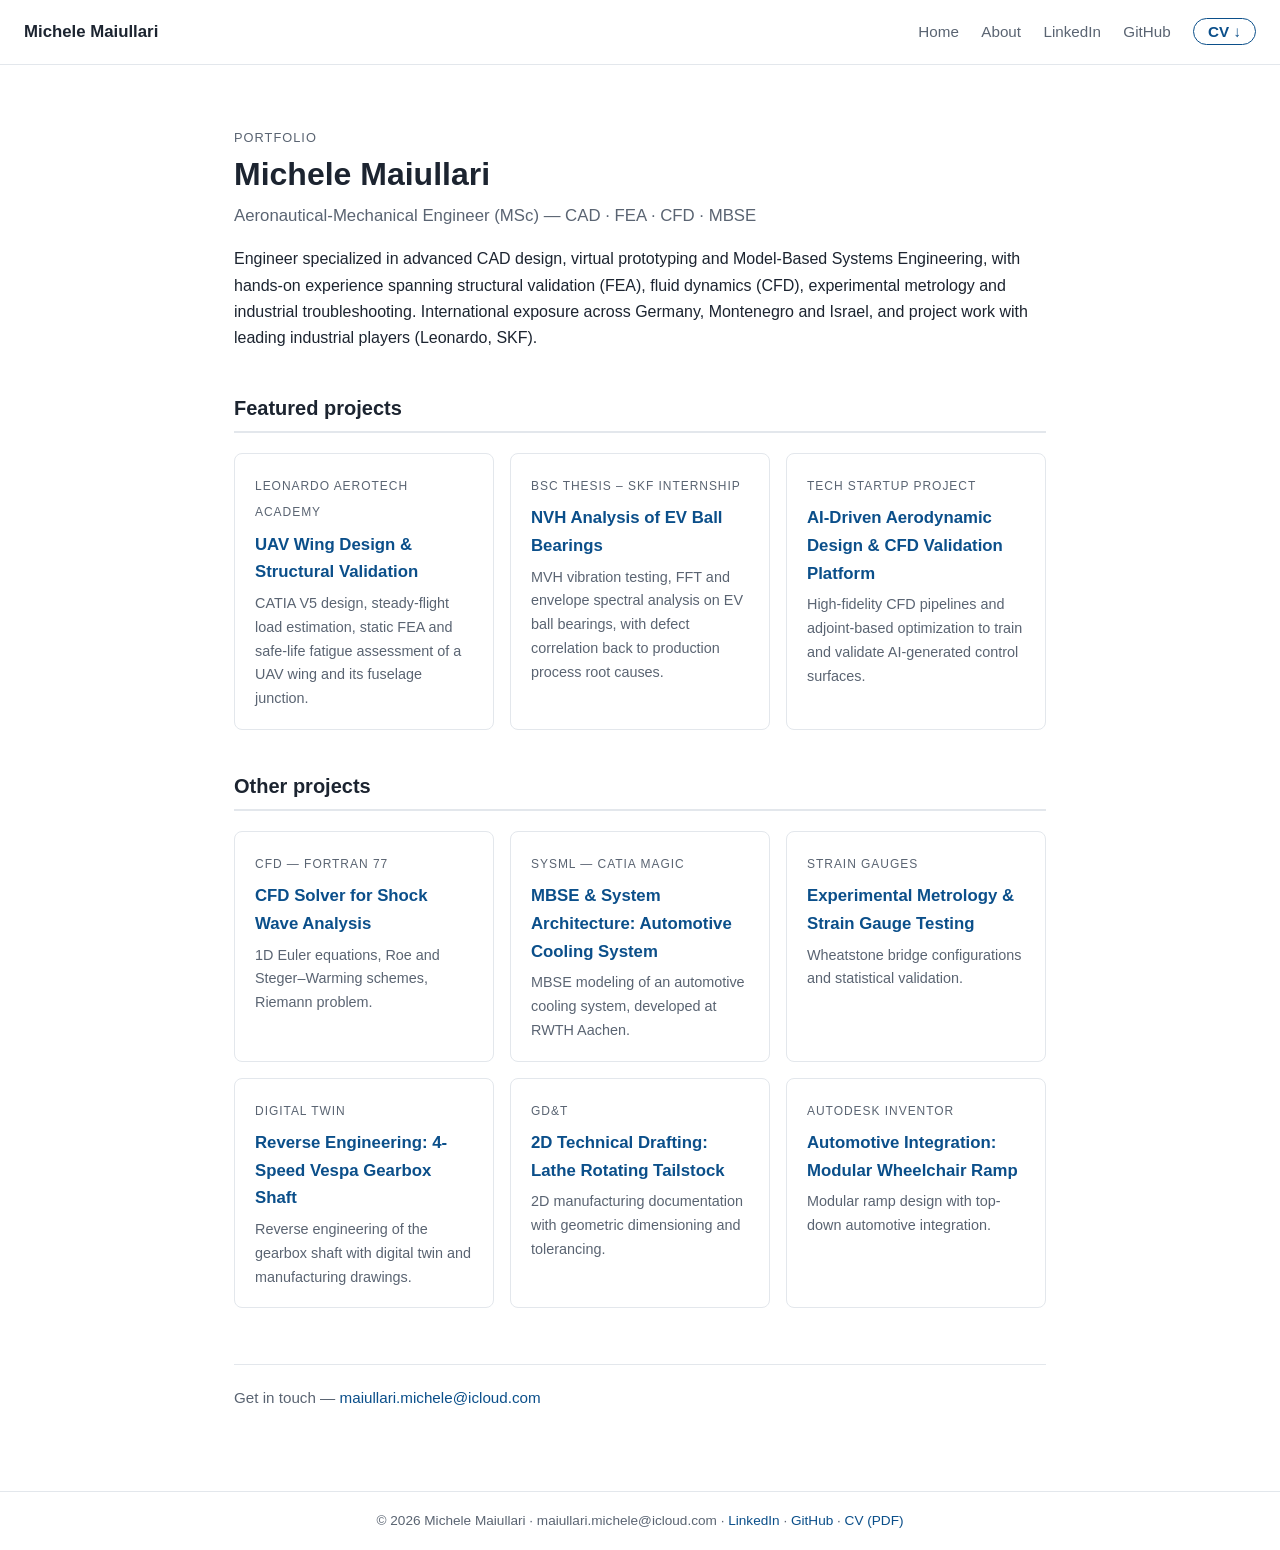
==== index.html @ ee55db24 "Add files via upload" ====
<!DOCTYPE html>
<html lang="en">
<head>
  <meta charset="UTF-8">
  <meta name="viewport" content="width=device-width, initial-scale=1.0">
  <meta name="description" content="Portfolio of Michele Maiullari, aeronautical-mechanical engineer: CAD, FEA, CFD, MBSE.">
  <title>Michele Maiullari — Aeronautical-Mechanical Engineer</title>
  <link rel="icon" type="image/svg+xml" href="assets/favicon.svg">
  <meta property="og:title" content="Michele Maiullari — Aeronautical-Mechanical Engineer">
  <meta property="og:description" content="Portfolio of Michele Maiullari, aeronautical-mechanical engineer: CAD, FEA, CFD, MBSE.">
  <meta property="og:type" content="website">
  <meta property="og:url" content="https://michelemaiullari.github.io/">
  <meta property="og:site_name" content="Michele Maiullari — Portfolio">
  <meta name="twitter:card" content="summary">
  <link rel="stylesheet" href="styles.css">
</head>
<body>

  <header class="site-header">
    <a class="site-title" href="index.html">Michele Maiullari</a>
        <nav>
      <a href="index.html">Home</a>
      <a href="about.html">About</a>
      <a href="https://www.linkedin.com/in/michelemaiullari/" target="_blank" rel="noopener">LinkedIn</a>
      <a href="https://github.com/michelemaiullari" target="_blank" rel="noopener">GitHub</a>
      <a class="nav-cv" href="assets/CV_Michele_Maiullari.pdf" target="_blank" rel="noopener">CV&nbsp;&darr;</a>
    </nav>
  </header>

  <main>

    <p class="context-line">Portfolio</p>

    <h1>Michele Maiullari</h1>

    <p class="subtitle">
      Aeronautical-Mechanical Engineer (MSc) &mdash; CAD &middot; FEA &middot; CFD &middot; MBSE
    </p>

    <p>
      Engineer specialized in advanced CAD design, virtual prototyping and
      Model-Based Systems Engineering, with hands-on experience spanning structural
      validation (FEA), fluid dynamics (CFD), experimental metrology and industrial
      troubleshooting. International exposure across Germany, Montenegro and Israel,
      and project work with leading industrial players (Leonardo, SKF).
    </p>
  

    <h2>Featured projects</h2>
    <div class="cards">
      <a class="card" href="projects/uav-wing.html">
        <span class="card-tag">Leonardo AeroTech Academy</span>
        <h3>UAV Wing Design &amp; Structural Validation</h3>
        <p>CATIA V5 design, steady-flight load estimation, static FEA and safe-life fatigue assessment of a UAV wing and its fuselage junction.</p>
      </a>

      <a class="card" href="projects/skf-nvh.html">
        <span class="card-tag">BSc Thesis &ndash; SKF Internship</span>
        <h3>NVH Analysis of EV Ball Bearings</h3>
        <p>MVH vibration testing, FFT and envelope spectral analysis on EV ball bearings, with defect correlation back to production process root causes.</p>
      </a>
      
      <a class="card" href="projects/ai-cfd-platform.html">
        <span class="card-tag">Tech startup project</span>
        <h3>AI-Driven Aerodynamic Design &amp; CFD Validation Platform</h3>
        <p>High-fidelity CFD pipelines and adjoint-based optimization to train and validate AI-generated control surfaces.</p>
      </a>

      
    </div>

    <h2>Other projects</h2>
    <div class="cards">
      <a class="card" href="projects/cfd-shock-solver.html">
        <span class="card-tag">CFD &mdash; Fortran 77</span>
        <h3>CFD Solver for Shock Wave Analysis</h3>
        <p>1D Euler equations, Roe and Steger&ndash;Warming schemes, Riemann problem.</p>
      </a>
      <a class="card" href="projects/mbse-cooling-system.html">
        <span class="card-tag">SysML &mdash; CATIA Magic</span>
        <h3>MBSE &amp; System Architecture: Automotive Cooling System</h3>
        <p>MBSE modeling of an automotive cooling system, developed at RWTH Aachen.</p>
      </a>
     
      <a class="card" href="projects/strain-gauge-testing.html">
        <span class="card-tag">Strain gauges</span>
        <h3>Experimental Metrology &amp; Strain Gauge Testing</h3>
        <p>Wheatstone bridge configurations and statistical validation.</p>
      </a>
      <a class="card" href="projects/vespa-gearbox-re.html">
        <span class="card-tag">Digital twin</span>
        <h3>Reverse Engineering: 4-Speed Vespa Gearbox Shaft</h3>
        <p>Reverse engineering of the gearbox shaft with digital twin and manufacturing drawings.</p>
      </a>
      <a class="card" href="projects/lathe-tailstock-drafting.html">
        <span class="card-tag">GD&amp;T</span>
        <h3>2D Technical Drafting: Lathe Rotating Tailstock</h3>
        <p>2D manufacturing documentation with geometric dimensioning and tolerancing.</p>
      </a>
      <a class="card" href="projects/wheelchair-ramp.html">
        <span class="card-tag">Autodesk Inventor</span>
        <h3>Automotive Integration: Modular Wheelchair Ramp</h3>
        <p>Modular ramp design with top-down automotive integration.</p>
      </a>

    </div>

    <div class="contact-strip">
      Get in touch &mdash;
      <a href="mailto:maiullari.michele@icloud.com">maiullari.michele@icloud.com</a>
    </div>

  </main>

    <footer>
    &copy; 2026 Michele Maiullari &middot; maiullari.michele@icloud.com &middot;
    <a href="https://www.linkedin.com/in/michelemaiullari/" target="_blank" rel="noopener">LinkedIn</a> &middot;
    <a href="https://github.com/michelemaiullari" target="_blank" rel="noopener">GitHub</a> &middot;
    <a href="assets/CV_Michele_Maiullari.pdf" target="_blank" rel="noopener">CV (PDF)</a>
  </footer>

</body>
</html>
---- styles.css ----
/* ============================================================
   Portfolio site — shared stylesheet
   File location: repository ROOT (next to index.html)
   ============================================================ */

:root {
  --accent: #0b4f8a;        /* aerospace navy */
  --ink: #1c2430;
  --muted: #5a6472;
  --line: #e3e7ec;
  --bg: #ffffff;
  --bg-soft: #f5f7f9;
  --banner-bg: #fff8e6;
  --banner-border: #e3c36a;
}

* { box-sizing: border-box; }

body {
  margin: 0;
  font-family: -apple-system, BlinkMacSystemFont, "Segoe UI", Roboto, Helvetica, Arial, sans-serif;
  color: var(--ink);
  background: var(--bg);
  line-height: 1.65;
}

/* ---------- Header / navigation ---------- */

.site-header {
  border-bottom: 1px solid var(--line);
  padding: 18px 24px;
  display: flex;
  justify-content: space-between;
  align-items: center;
  flex-wrap: wrap;
  gap: 10px;
}

.site-title {
  font-weight: 700;
  text-decoration: none;
  color: var(--ink);
  font-size: 1.05rem;
}

.site-header nav a {
  margin-left: 18px;
  text-decoration: none;
  color: var(--muted);
  font-size: 0.95rem;
}

.site-header nav a:hover { color: var(--accent); }

/* ---------- Page layout ---------- */

main {
  max-width: 860px;
  margin: 0 auto;
  padding: 40px 24px 80px;
}

.breadcrumb a {
  text-decoration: none;
  color: var(--muted);
  font-size: 0.9rem;
}

.breadcrumb a:hover { color: var(--accent); }

.context-line {
  color: var(--muted);
  text-transform: uppercase;
  letter-spacing: 0.08em;
  font-size: 0.8rem;
  margin: 22px 0 4px;
}

h1 {
  font-size: 2rem;
  line-height: 1.25;
  margin: 6px 0 8px;
}

.subtitle {
  color: var(--muted);
  font-size: 1.05rem;
  margin-top: 0;
}

h2 {
  font-size: 1.25rem;
  margin-top: 40px;
  border-bottom: 2px solid var(--line);
  padding-bottom: 6px;
}

ul { padding-left: 22px; }
li { margin-bottom: 8px; }

/* ---------- NDA / confidentiality banner ---------- */

.nda-banner {
  background: var(--banner-bg);
  border: 1px solid var(--banner-border);
  border-left: 5px solid var(--banner-border);
  border-radius: 6px;
  padding: 14px 18px;
  margin: 28px 0 8px;
  font-size: 0.95rem;
}

/* ---------- Skills chips ---------- */

.skills { display: flex; flex-wrap: wrap; gap: 8px; }

.skills span {
  background: var(--bg-soft);
  border: 1px solid var(--line);
  border-radius: 999px;
  padding: 4px 14px;
  font-size: 0.85rem;
  color: var(--ink);
}

/* ---------- Project gallery ---------- */

.gallery {
  display: grid;
  grid-template-columns: repeat(auto-fit, minmax(min(360px, 100%), 1fr));
  gap: 1.5rem;
  margin: 2rem 0;
}

.gallery figure {
  margin: 0;
  border: 1px solid #d9dee6;
  border-radius: 8px;
  overflow: hidden;
  background: #f7f9fb;
}

.gallery img {
  display: block;
  width: 100%;
  height: auto;
}

.gallery figcaption {
  padding: 0.6rem 1rem;
  font-size: 0.9rem;
  color: #5a6572;
  border-top: 1px solid #e6eaf0;
}

/* ---------- Notes and contact ---------- */

.muted-note {
  color: var(--muted);
  font-size: 0.9rem;
  font-style: italic;
}

.contact-strip {
  margin-top: 56px;
  padding-top: 20px;
  border-top: 1px solid var(--line);
  color: var(--muted);
  font-size: 0.95rem;
}

.contact-strip a { color: var(--accent); text-decoration: none; }
.contact-strip a:hover { text-decoration: underline; }

footer {
  border-top: 1px solid var(--line);
  color: var(--muted);
  text-align: center;
  padding: 18px;
  font-size: 0.85rem;
}

/* ---------- Homepage cards ---------- */

.cards {
  display: grid;
  grid-template-columns: repeat(auto-fit, minmax(240px, 1fr));
  gap: 16px;
  margin-top: 20px;
}

.card {
  display: block;
  border: 1px solid var(--line);
  border-radius: 8px;
  padding: 18px 20px;
  text-decoration: none;
  color: var(--ink);
  background: var(--bg);
  transition: border-color .15s ease, box-shadow .15s ease;
}

.card:hover {
  border-color: var(--accent);
  box-shadow: 0 2px 10px rgba(11, 79, 138, 0.08);
}

.card-tag {
  font-size: 0.75rem;
  text-transform: uppercase;
  letter-spacing: 0.08em;
  color: var(--muted);
}

.card h3 {
  margin: 6px 0;
  font-size: 1.05rem;
  color: var(--accent);
}

.card p {
  margin: 0;
  font-size: 0.9rem;
  color: var(--muted);
}

/* ---------- Nav: chip CV ---------- */

.site-header nav a.nav-cv {
  border: 1.5px solid var(--accent);
  color: var(--accent);
  padding: 4px 14px;
  border-radius: 999px;
  font-weight: 600;
}

.site-header nav a.nav-cv:hover {
  background: var(--accent);
  color: #fff;
}

/* ---------- Footer link ---------- */

footer a { color: var(--accent); text-decoration: none; }
footer a:hover { text-decoration: underline; }

/* ---------- About: foto profilo ---------- */

.about-head {
  display: flex;
  gap: 32px;
  align-items: flex-start;
  flex-wrap: wrap;
  margin-bottom: 10px;
}

.portrait {
  width: 200px;
  height: 250px;
  object-fit: cover;
  object-position: center 20%;
  border-radius: 10px;
  border: 1px solid var(--line);
  background: var(--bg-soft);
}

.about-intro { flex: 1 1 320px; }
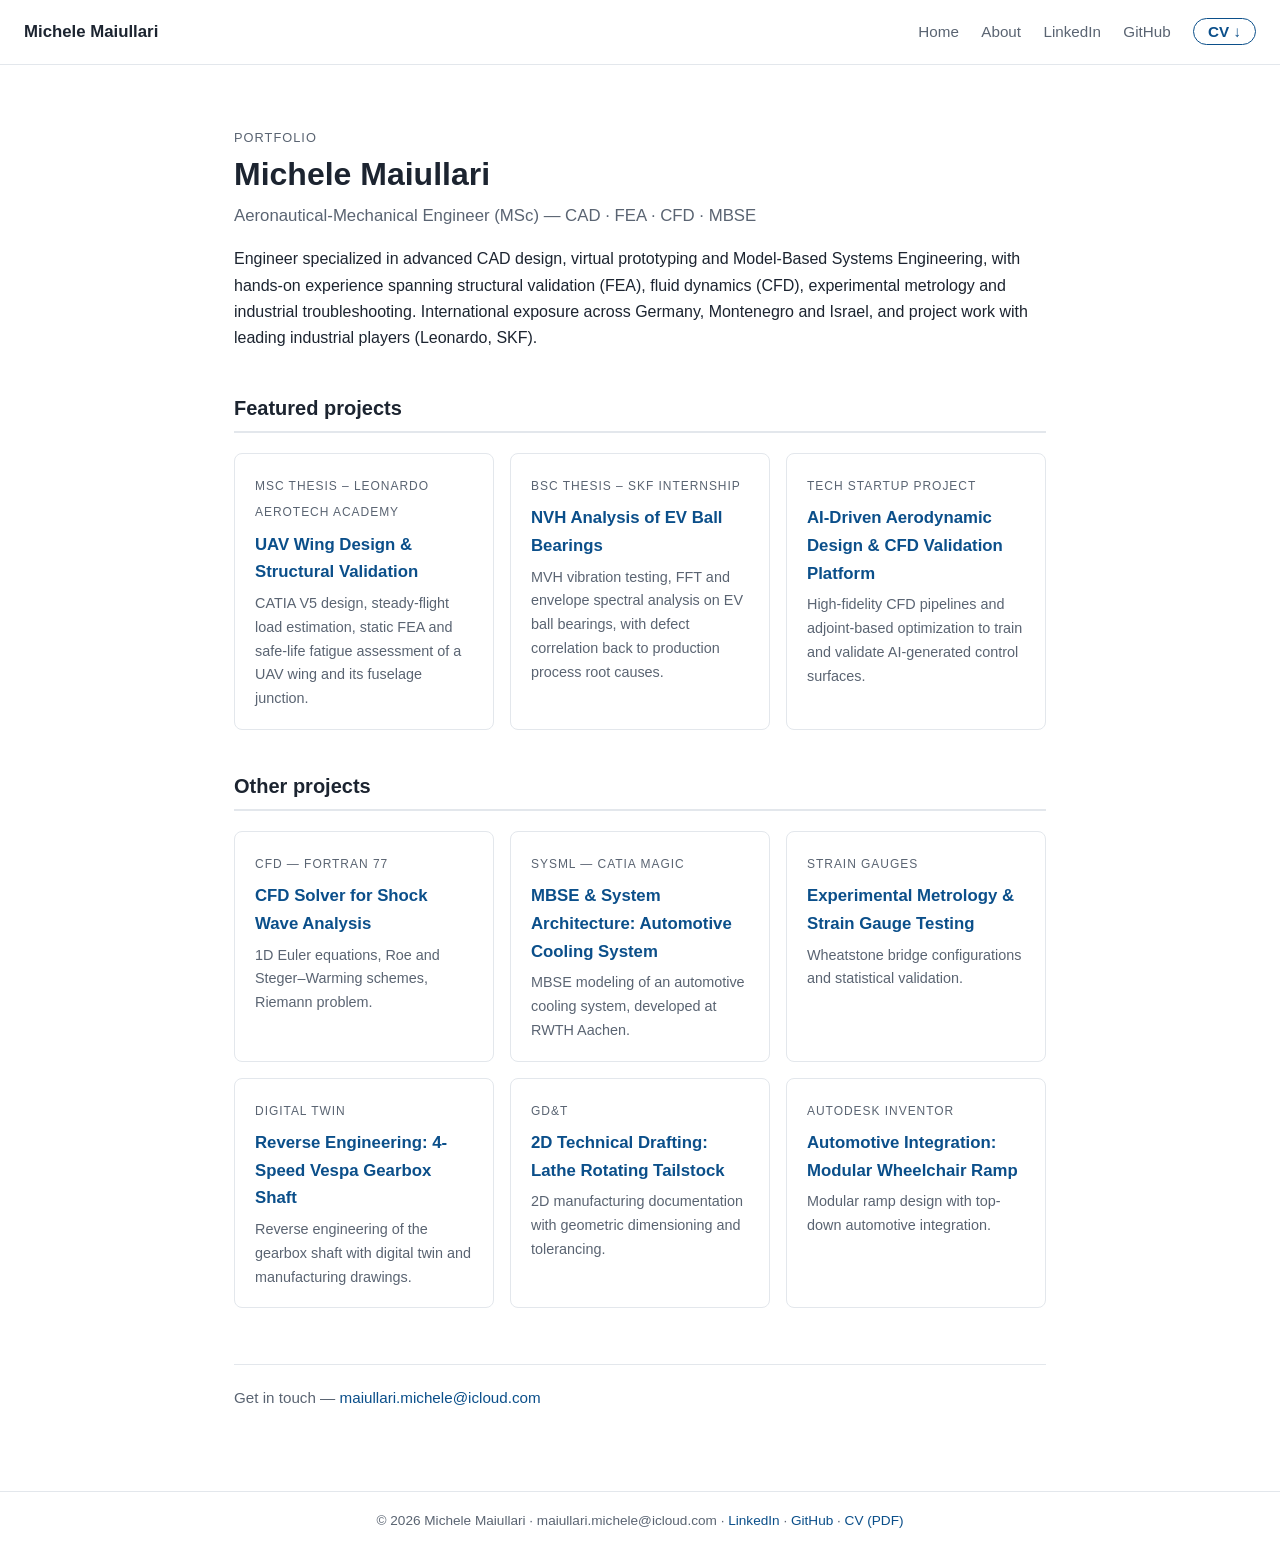
==== commit 842b4114: "Update index.html" ====
--- a/index.html
+++ b/index.html
@@ -49,7 +49,7 @@
     <h2>Featured projects</h2>
     <div class="cards">
       <a class="card" href="projects/uav-wing.html">
-        <span class="card-tag">Leonardo AeroTech Academy</span>
+        <span class="card-tag">MSc Thesis &ndash; Leonardo AeroTech Academy</span>
         <h3>UAV Wing Design &amp; Structural Validation</h3>
         <p>CATIA V5 design, steady-flight load estimation, static FEA and safe-life fatigue assessment of a UAV wing and its fuselage junction.</p>
       </a>
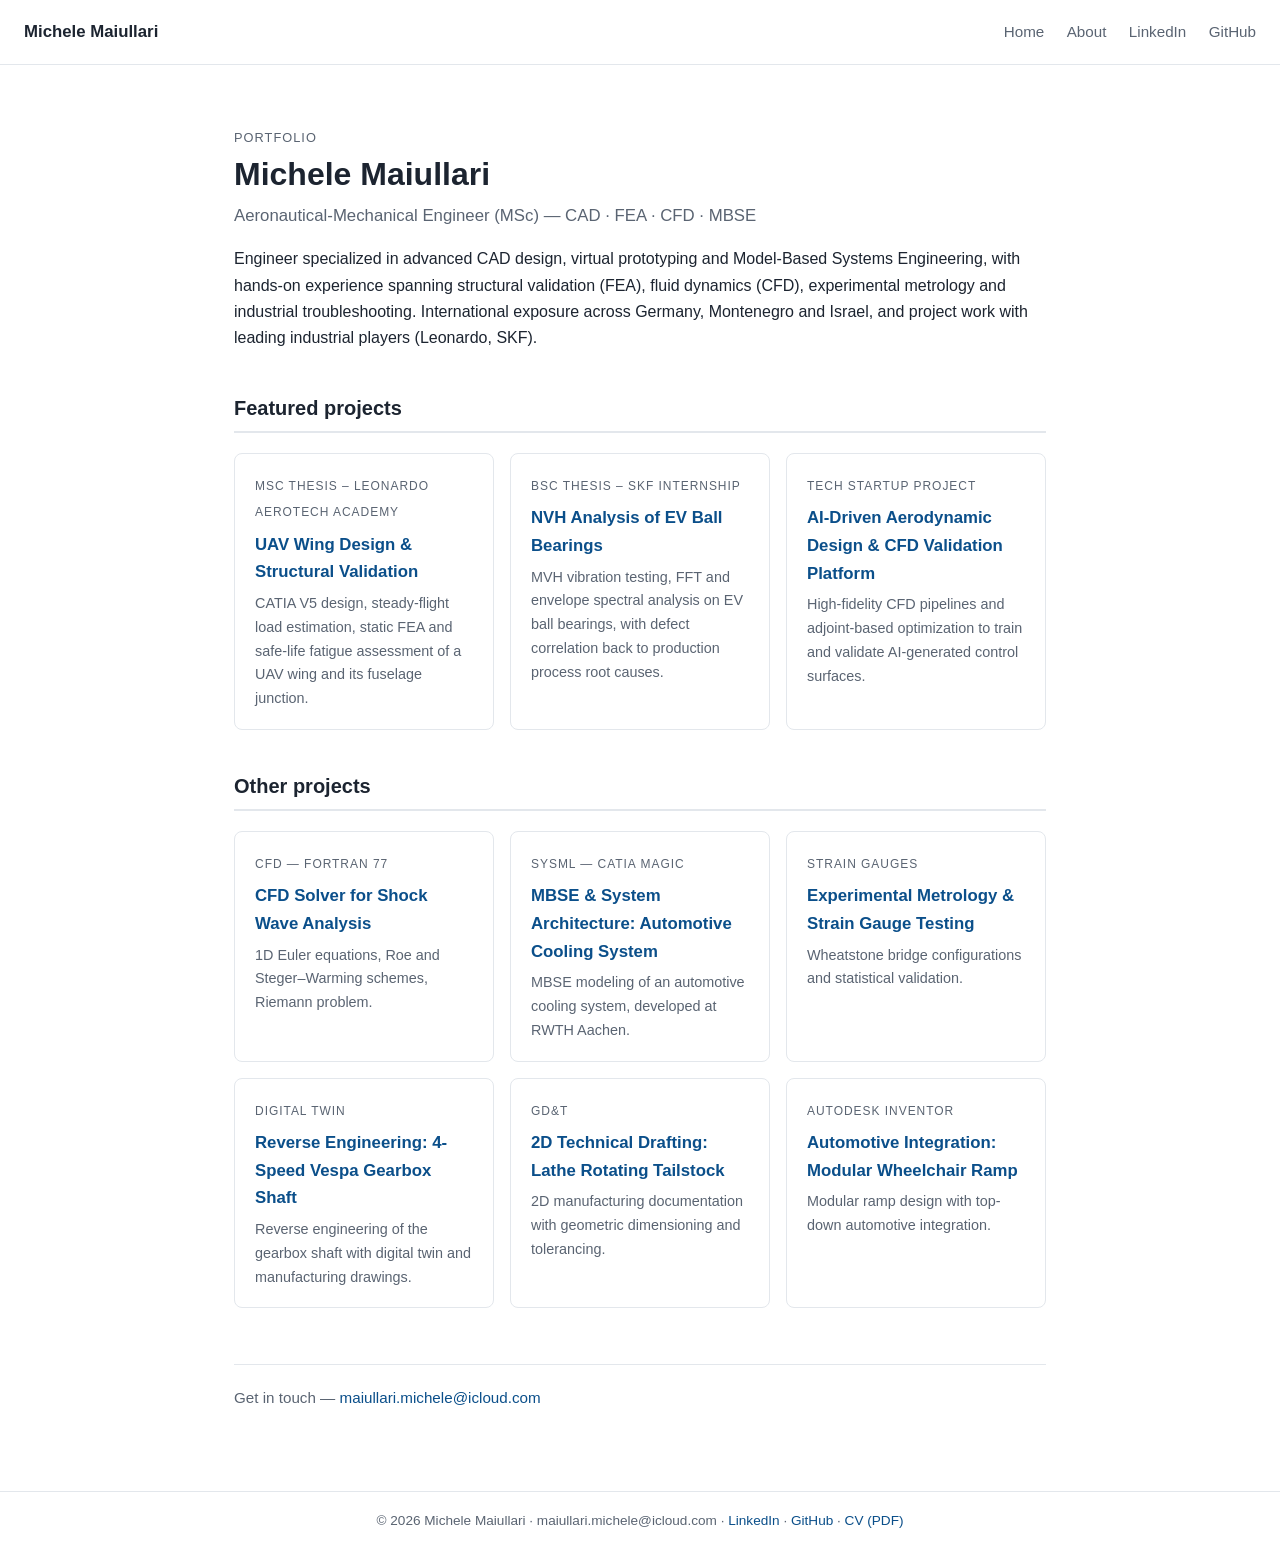
==== commit e909e347: "Update index.html" ====
--- a/index.html
+++ b/index.html
@@ -23,7 +23,6 @@
       <a href="about.html">About</a>
       <a href="https://www.linkedin.com/in/michelemaiullari/" target="_blank" rel="noopener">LinkedIn</a>
       <a href="https://github.com/michelemaiullari" target="_blank" rel="noopener">GitHub</a>
-      <a class="nav-cv" href="assets/CV_Michele_Maiullari.pdf" target="_blank" rel="noopener">CV&nbsp;&darr;</a>
     </nav>
   </header>
 
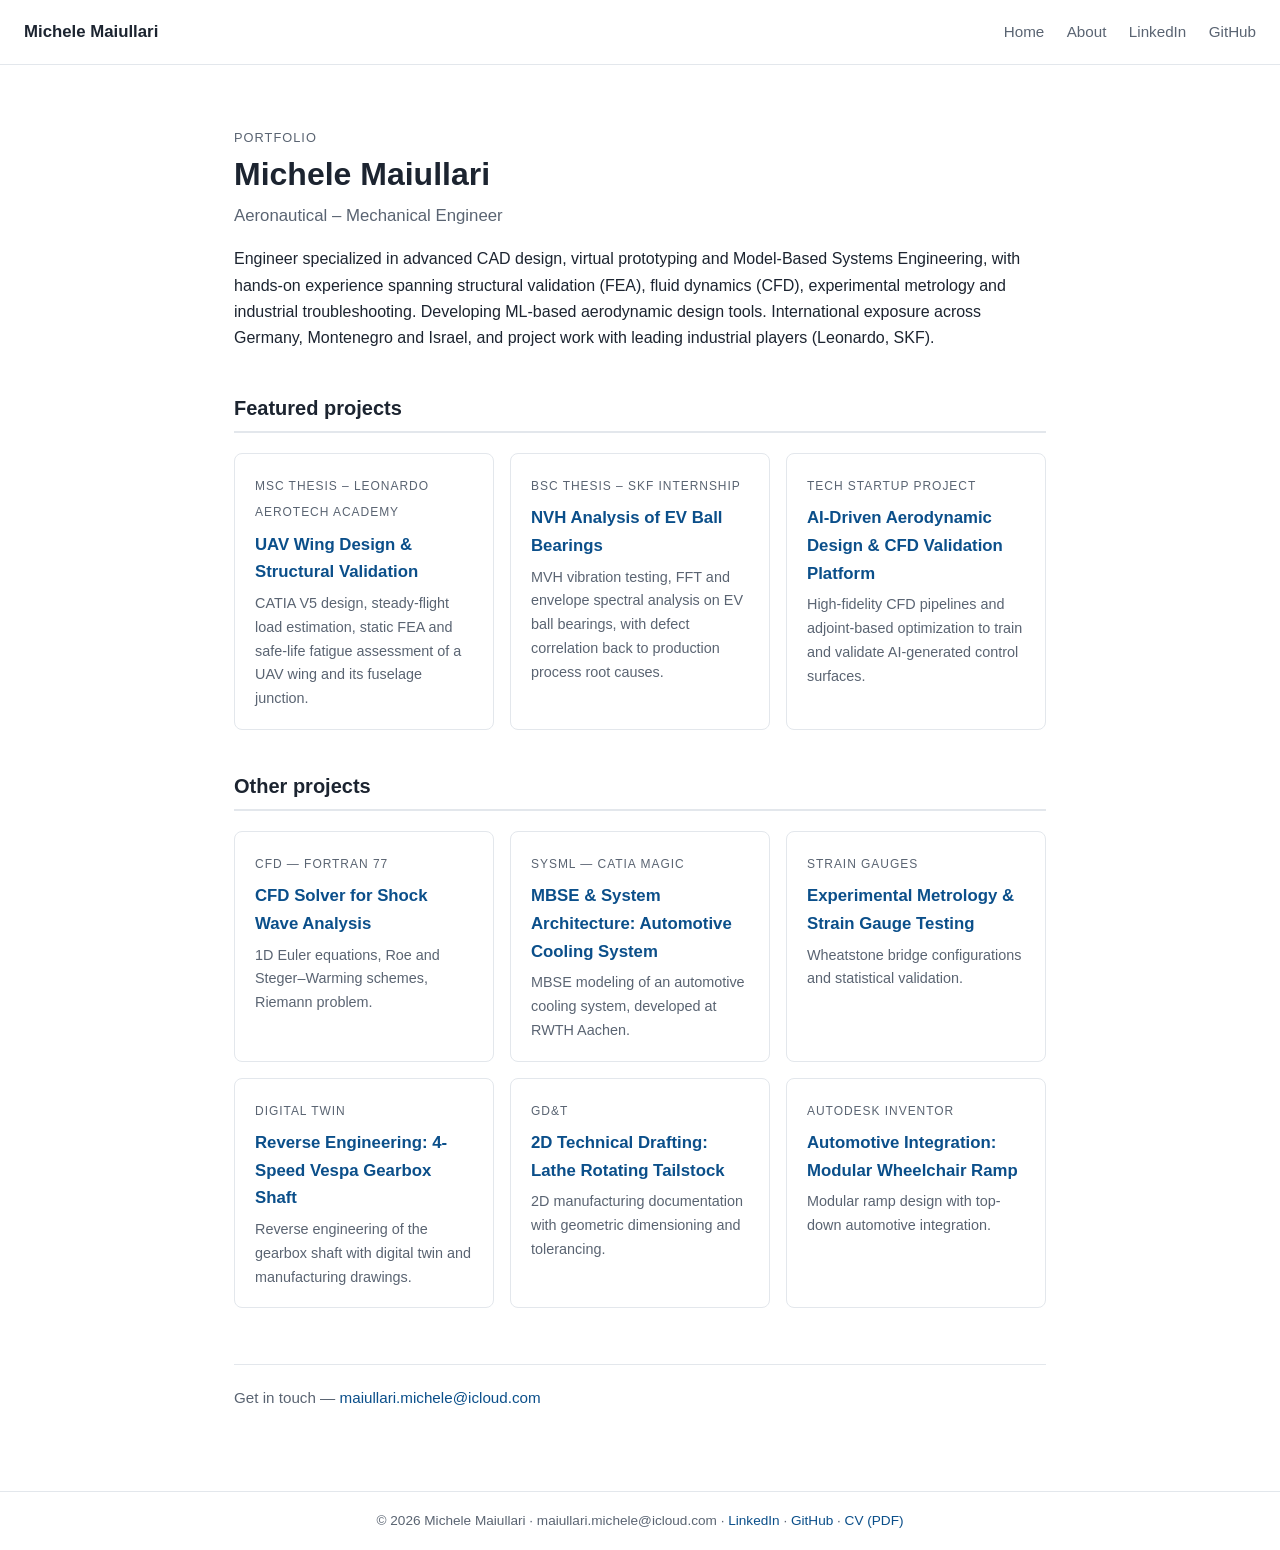
==== commit 06fe93b3: "Update index.html" ====
--- a/index.html
+++ b/index.html
@@ -33,14 +33,15 @@
     <h1>Michele Maiullari</h1>
 
     <p class="subtitle">
-      Aeronautical-Mechanical Engineer (MSc) &mdash; CAD &middot; FEA &middot; CFD &middot; MBSE
+      Aeronautical &ndash; Mechanical Engineer
     </p>
 
     <p>
       Engineer specialized in advanced CAD design, virtual prototyping and
       Model-Based Systems Engineering, with hands-on experience spanning structural
       validation (FEA), fluid dynamics (CFD), experimental metrology and industrial
-      troubleshooting. International exposure across Germany, Montenegro and Israel,
+      troubleshooting. Developing ML-based aerodynamic design tools.
+      International exposure across Germany, Montenegro and Israel,
       and project work with leading industrial players (Leonardo, SKF).
     </p>
   
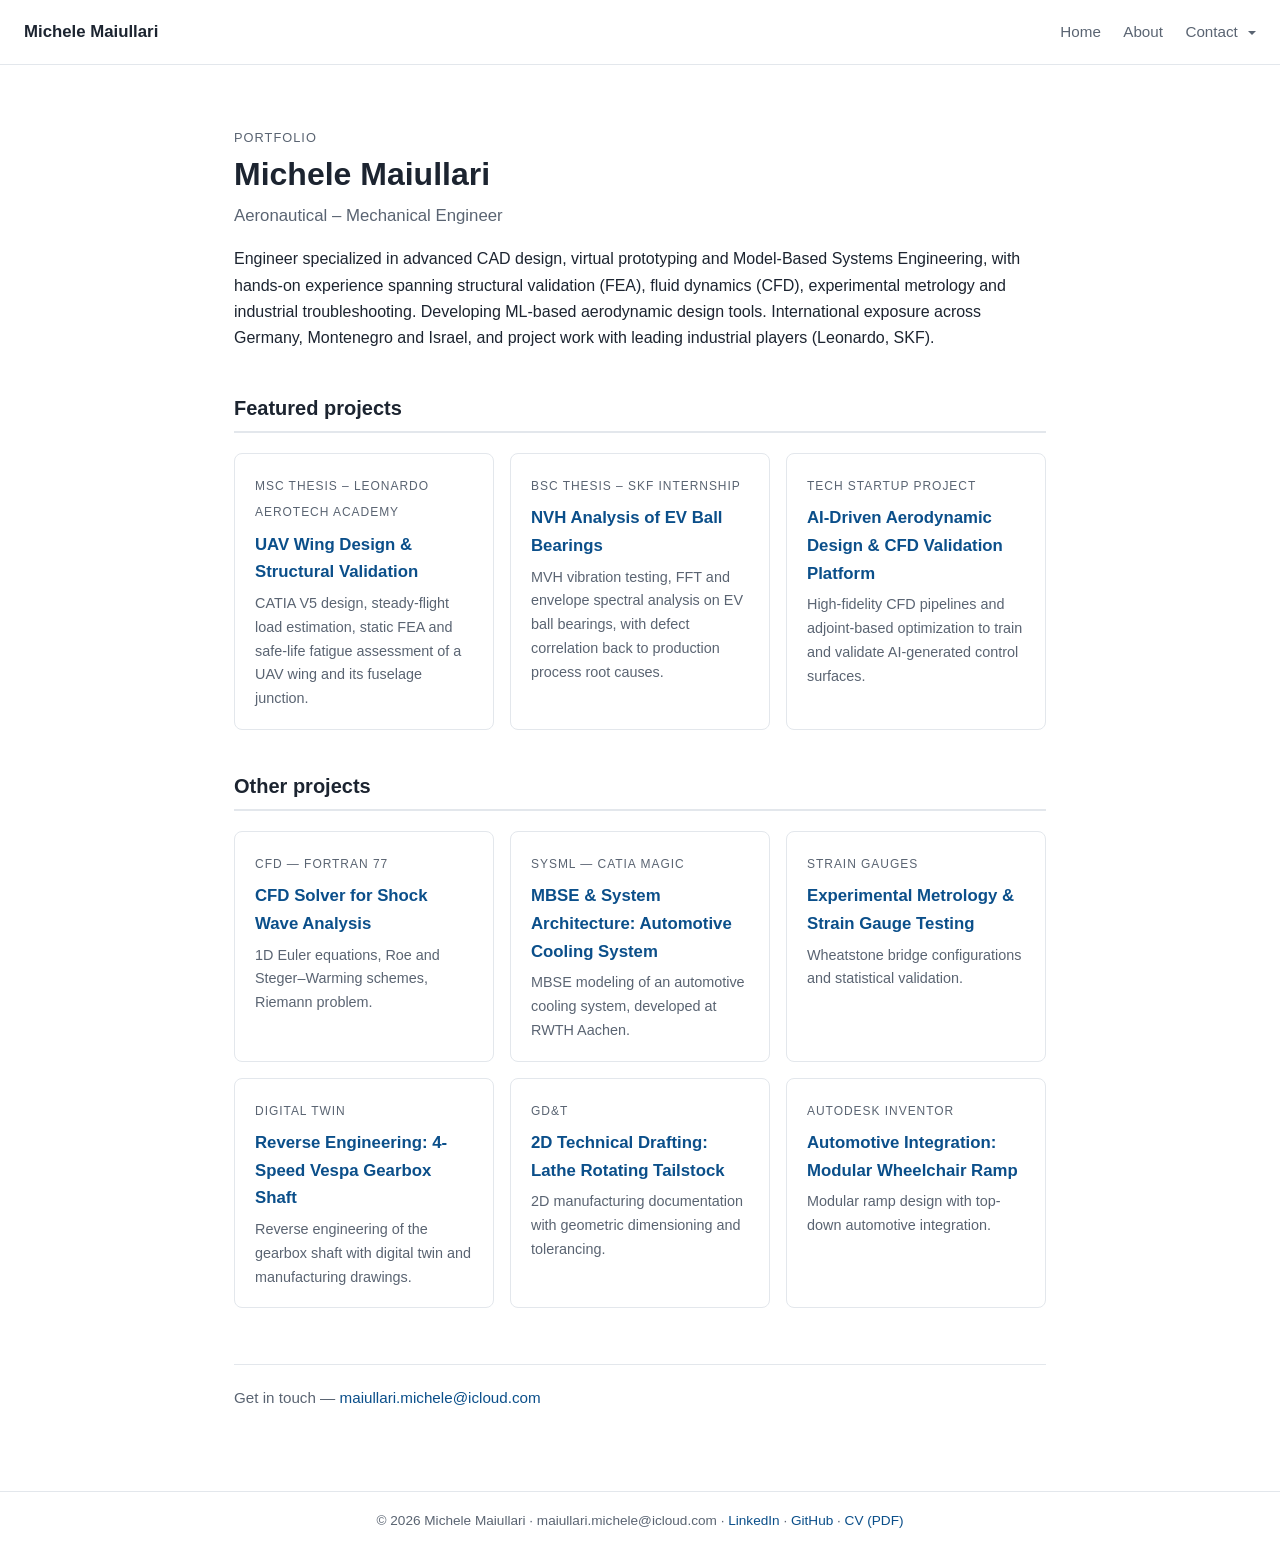
==== commit 8a82969b: "Add files via upload" ====
--- a/index.html
+++ b/index.html
@@ -18,11 +18,19 @@
 
   <header class="site-header">
     <a class="site-title" href="index.html">Michele Maiullari</a>
-        <nav>
+    <nav>
       <a href="index.html">Home</a>
       <a href="about.html">About</a>
-      <a href="https://www.linkedin.com/in/michelemaiullari/" target="_blank" rel="noopener">LinkedIn</a>
-      <a href="https://github.com/michelemaiullari" target="_blank" rel="noopener">GitHub</a>
+      <div class="nav-contact">
+        <button class="nav-contact-toggle" type="button" aria-expanded="false" aria-controls="contact-menu">
+          Contact
+        </button>
+        <div class="nav-contact-menu" id="contact-menu">
+          <a href="https://www.linkedin.com/in/michelemaiullari/" target="_blank" rel="noopener">LinkedIn</a>
+          <a href="https://github.com/michelemaiullari" target="_blank" rel="noopener">GitHub</a>
+          <a href="mailto:maiullari.michele@icloud.com">Contact me</a>
+        </div>
+      </div>
     </nav>
   </header>
 
@@ -44,7 +52,7 @@
       International exposure across Germany, Montenegro and Israel,
       and project work with leading industrial players (Leonardo, SKF).
     </p>
-  
+
 
     <h2>Featured projects</h2>
     <div class="cards">
@@ -59,14 +67,14 @@
         <h3>NVH Analysis of EV Ball Bearings</h3>
         <p>MVH vibration testing, FFT and envelope spectral analysis on EV ball bearings, with defect correlation back to production process root causes.</p>
       </a>
-      
+
       <a class="card" href="projects/ai-cfd-platform.html">
         <span class="card-tag">Tech startup project</span>
         <h3>AI-Driven Aerodynamic Design &amp; CFD Validation Platform</h3>
         <p>High-fidelity CFD pipelines and adjoint-based optimization to train and validate AI-generated control surfaces.</p>
       </a>
 
-      
+
     </div>
 
     <h2>Other projects</h2>
@@ -81,7 +89,7 @@
         <h3>MBSE &amp; System Architecture: Automotive Cooling System</h3>
         <p>MBSE modeling of an automotive cooling system, developed at RWTH Aachen.</p>
       </a>
-     
+
       <a class="card" href="projects/strain-gauge-testing.html">
         <span class="card-tag">Strain gauges</span>
         <h3>Experimental Metrology &amp; Strain Gauge Testing</h3>
@@ -112,12 +120,46 @@
 
   </main>
 
-    <footer>
+  <footer>
     &copy; 2026 Michele Maiullari &middot; maiullari.michele@icloud.com &middot;
     <a href="https://www.linkedin.com/in/michelemaiullari/" target="_blank" rel="noopener">LinkedIn</a> &middot;
     <a href="https://github.com/michelemaiullari" target="_blank" rel="noopener">GitHub</a> &middot;
     <a href="assets/CV_Michele_Maiullari.pdf" target="_blank" rel="noopener">CV (PDF)</a>
   </footer>
 
+  <script>
+  (function () {
+    var box = document.querySelector('.nav-contact');
+    var toggle = document.querySelector('.nav-contact-toggle');
+    if (!box || !toggle) { return; }
+    function setOpen(open) {
+      box.classList.toggle('open', open);
+      toggle.setAttribute('aria-expanded', open ? 'true' : 'false');
+    }
+    toggle.addEventListener('click', function (e) {
+      e.preventDefault();
+      e.stopPropagation();
+      setOpen(!box.classList.contains('open'));
+    });
+    document.addEventListener('click', function (e) {
+      if (!box.contains(e.target)) { setOpen(false); }
+    });
+    document.addEventListener('keydown', function (e) {
+      if (e.key === 'Escape') {
+        setOpen(false);
+        toggle.blur();
+      }
+    });
+    box.addEventListener('focusout', function (e) {
+      if (box.contains(e.relatedTarget)) { return; }
+      setOpen(false);
+    });
+    if (window.matchMedia && window.matchMedia('(hover: hover) and (pointer: fine)').matches) {
+      box.addEventListener('mouseenter', function () { setOpen(true); });
+      box.addEventListener('mouseleave', function () { setOpen(false); });
+    }
+  })();
+  </script>
+
 </body>
 </html>
--- a/styles.css
+++ b/styles.css
@@ -34,6 +34,12 @@
   align-items: center;
   flex-wrap: wrap;
   gap: 10px;
+  /* Always-on-top navigation: same look, same size, same colours —
+     the bar simply stays visible and interactive while scrolling. */
+  position: sticky;
+  top: 0;
+  z-index: 1000;
+  background: var(--bg);
 }
 
 .site-title {
@@ -51,6 +57,96 @@
 }
 
 .site-header nav a:hover { color: var(--accent); }
+
+/* ---------- Nav: "Contact" dropdown ---------- */
+
+.nav-contact {
+  position: relative;
+  display: inline-block;
+  margin-left: 18px;
+}
+
+.nav-contact-toggle {
+  background: none;
+  border: none;
+  padding: 0;
+  margin: 0;
+  font-family: inherit;
+  font-size: 0.95rem;
+  line-height: 1.65;
+  color: var(--muted);
+  cursor: pointer;
+  appearance: none;
+  -webkit-appearance: none;
+}
+
+.nav-contact-toggle:hover,
+.nav-contact.open .nav-contact-toggle { color: var(--accent); }
+
+.nav-contact-toggle::after {
+  content: "";
+  display: inline-block;
+  width: 0;
+  height: 0;
+  margin-left: 6px;
+  vertical-align: middle;
+  border-left: 4px solid transparent;
+  border-right: 4px solid transparent;
+  border-top: 4px solid currentColor;
+}
+
+.nav-contact.open .nav-contact-toggle::after { transform: rotate(180deg); }
+
+/* Invisible hover bridge over the 8px gap between toggle and menu, so on
+   desktop the pointer can travel from "Contact" into the menu without
+   triggering mouseleave. */
+.nav-contact::after {
+  content: "";
+  position: absolute;
+  top: 100%;
+  right: 0;
+  width: 180px;
+  height: 8px;
+}
+
+.nav-contact-menu {
+  position: absolute;
+  top: calc(100% + 8px);
+  right: 0;
+  min-width: 180px;
+  background: var(--bg);
+  border: 1px solid var(--line);
+  border-radius: 8px;
+  box-shadow: 0 8px 24px rgba(28, 36, 48, 0.12);
+  padding: 6px 0;
+  opacity: 0;
+  visibility: hidden;
+  pointer-events: none;
+  transform: translateY(-6px);
+  transition: opacity .15s ease, transform .15s ease;
+  z-index: 1100;
+}
+
+.nav-contact.open .nav-contact-menu {
+  opacity: 1;
+  visibility: visible;
+  pointer-events: auto;
+  transform: translateY(0);
+}
+
+.site-header .nav-contact-menu a {
+  display: block;
+  margin: 0;
+  padding: 8px 16px;
+  font-size: 0.9rem;
+  color: var(--ink);
+  white-space: nowrap;
+}
+
+.site-header .nav-contact-menu a:hover {
+  background: var(--bg-soft);
+  color: var(--accent);
+}
 
 /* ---------- Page layout ---------- */
 
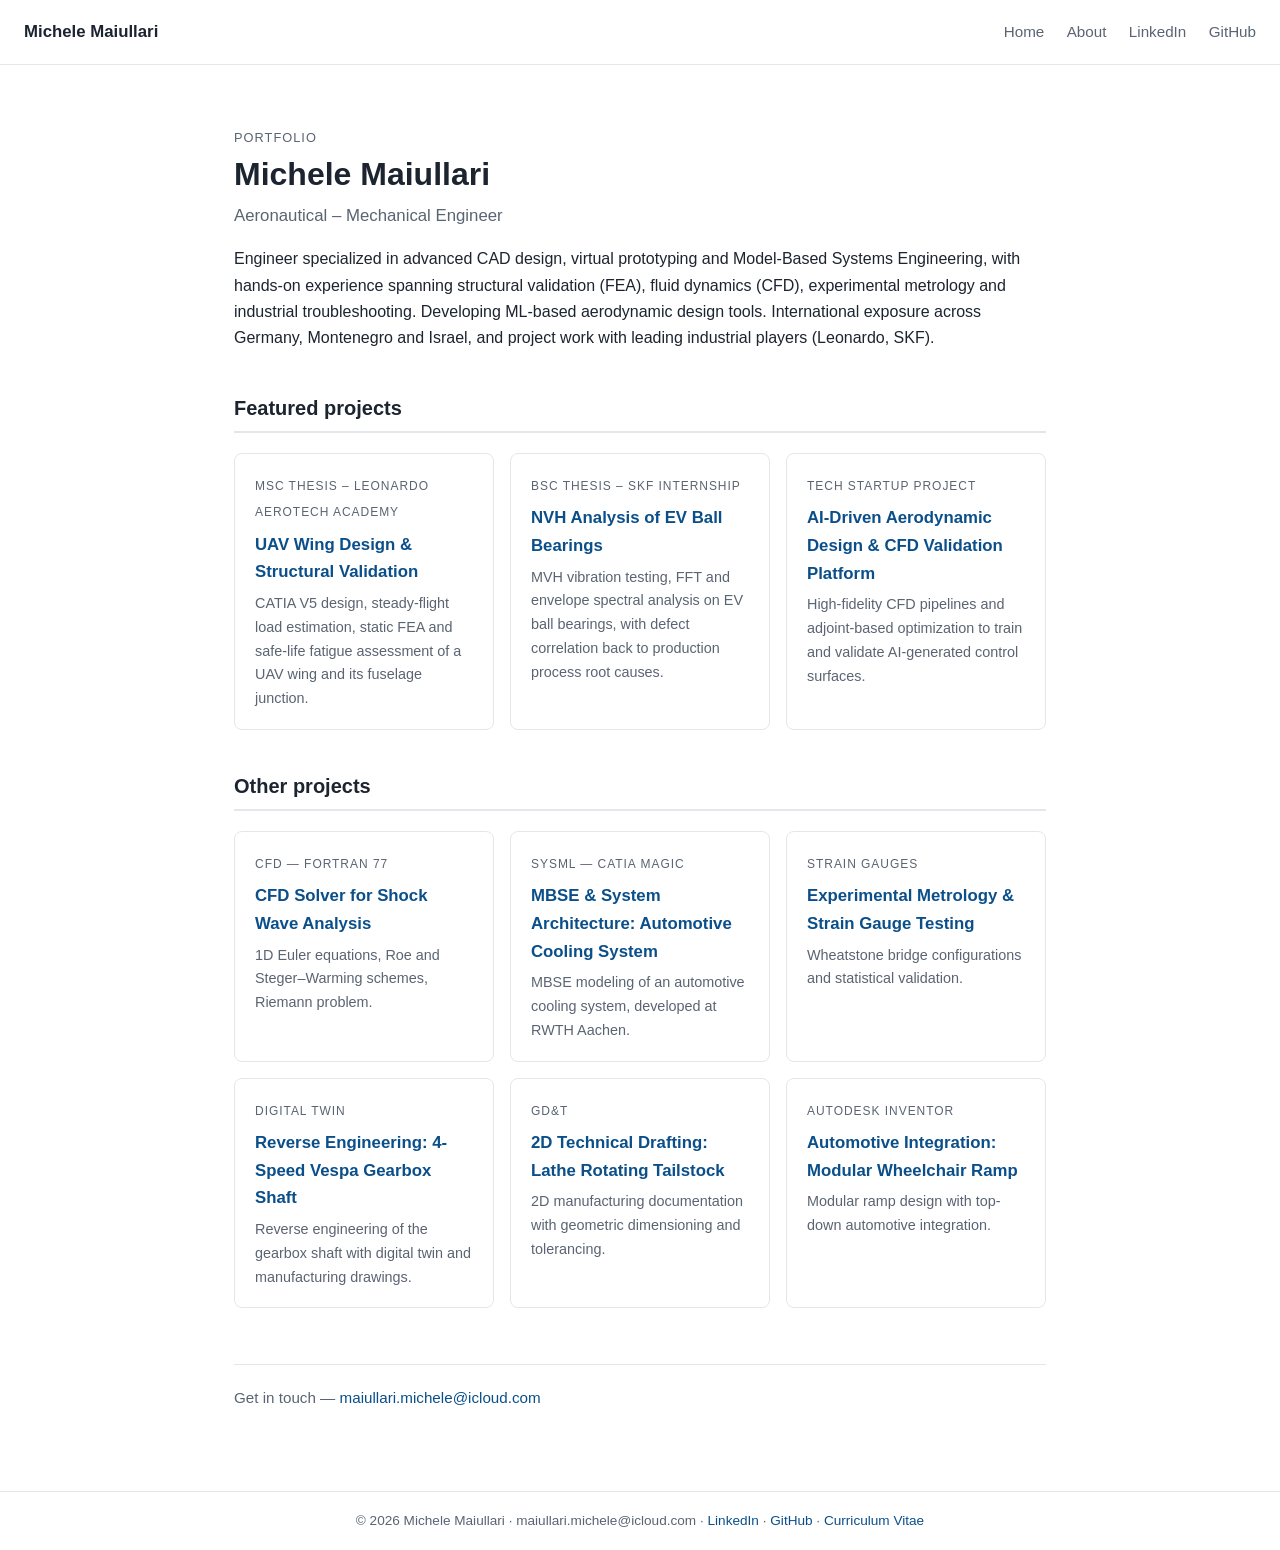
==== commit b3c453e3: "Add files via upload" ====
--- a/index.html
+++ b/index.html
@@ -13,24 +13,84 @@
   <meta property="og:site_name" content="Michele Maiullari — Portfolio">
   <meta name="twitter:card" content="summary">
   <link rel="stylesheet" href="styles.css">
+
+  <!-- Image lightbox (page-local block; to be moved into the shared stylesheet
+       once approved site-wide). Click any content image to zoom it in place. -->
+  <style>
+    main img { cursor: zoom-in; }
+
+    html.lb-lock,
+    html.lb-lock body { overflow: hidden; }
+
+    /* Uniform dark backdrop behind the enlarged image */
+    .lb-overlay {
+      position: fixed;
+      inset: 0;
+      z-index: 999999;
+      display: flex;
+      align-items: center;
+      justify-content: center;
+      background: rgba(0, 0, 0, .78);
+      opacity: 0;
+      transition: opacity .25s ease;
+      -webkit-user-select: none;
+      user-select: none;
+    }
+    .lb-overlay.lb-open { opacity: 1; }
+
+    /* Frame that traces the image shape: ~3 mm white edge, rounded corners */
+    .lb-frame {
+      position: relative;
+      box-sizing: content-box;
+      border: 3mm solid #fff;
+      border-radius: var(--lb-radius, 23px);
+      background: #fff;
+      overflow: hidden;
+      line-height: 0;
+      box-shadow: 0 24px 80px rgba(0, 0, 0, .5);
+      will-change: transform;
+    }
+    .lb-frame img {
+      display: block;
+      width: auto;
+      height: auto;
+      max-width: calc(100vw - 6mm - 96px);
+      max-height: calc(100vh - 6mm - 80px);
+    }
+
+    .lb-close {
+      position: absolute;
+      top: 18px;
+      right: 18px;
+      width: 46px;
+      height: 46px;
+      padding: 0;
+      border: 1px solid rgba(255, 255, 255, .45);
+      border-radius: 50%;
+      background: rgba(0, 0, 0, .35);
+      color: #fff;
+      font: 500 26px/44px system-ui, sans-serif;
+      text-align: center;
+      cursor: pointer;
+    }
+    .lb-close:hover,
+    .lb-close:focus-visible { background: rgba(0, 0, 0, .65); }
+
+    @media (prefers-reduced-motion: reduce) {
+      .lb-overlay { transition: none; }
+      .lb-frame { transition: none !important; }
+    }
+  </style>
 </head>
 <body>
 
   <header class="site-header">
     <a class="site-title" href="index.html">Michele Maiullari</a>
-    <nav>
+        <nav>
       <a href="index.html">Home</a>
       <a href="about.html">About</a>
-      <div class="nav-contact">
-        <button class="nav-contact-toggle" type="button" aria-expanded="false" aria-controls="contact-menu">
-          Contact
-        </button>
-        <div class="nav-contact-menu" id="contact-menu">
-          <a href="https://www.linkedin.com/in/michelemaiullari/" target="_blank" rel="noopener">LinkedIn</a>
-          <a href="https://github.com/michelemaiullari" target="_blank" rel="noopener">GitHub</a>
-          <a href="mailto:maiullari.michele@icloud.com">Contact me</a>
-        </div>
-      </div>
+      <a href="https://www.linkedin.com/in/michelemaiullari/" target="_blank" rel="noopener">LinkedIn</a>
+      <a href="https://github.com/michelemaiullari" target="_blank" rel="noopener">GitHub</a>
     </nav>
   </header>
 
@@ -52,7 +112,7 @@
       International exposure across Germany, Montenegro and Israel,
       and project work with leading industrial players (Leonardo, SKF).
     </p>
-
+  
 
     <h2>Featured projects</h2>
     <div class="cards">
@@ -67,14 +127,14 @@
         <h3>NVH Analysis of EV Ball Bearings</h3>
         <p>MVH vibration testing, FFT and envelope spectral analysis on EV ball bearings, with defect correlation back to production process root causes.</p>
       </a>
-
+      
       <a class="card" href="projects/ai-cfd-platform.html">
         <span class="card-tag">Tech startup project</span>
         <h3>AI-Driven Aerodynamic Design &amp; CFD Validation Platform</h3>
         <p>High-fidelity CFD pipelines and adjoint-based optimization to train and validate AI-generated control surfaces.</p>
       </a>
 
-
+      
     </div>
 
     <h2>Other projects</h2>
@@ -89,7 +149,7 @@
         <h3>MBSE &amp; System Architecture: Automotive Cooling System</h3>
         <p>MBSE modeling of an automotive cooling system, developed at RWTH Aachen.</p>
       </a>
-
+     
       <a class="card" href="projects/strain-gauge-testing.html">
         <span class="card-tag">Strain gauges</span>
         <h3>Experimental Metrology &amp; Strain Gauge Testing</h3>
@@ -120,46 +180,161 @@
 
   </main>
 
-  <footer>
+    <footer>
     &copy; 2026 Michele Maiullari &middot; maiullari.michele@icloud.com &middot;
     <a href="https://www.linkedin.com/in/michelemaiullari/" target="_blank" rel="noopener">LinkedIn</a> &middot;
     <a href="https://github.com/michelemaiullari" target="_blank" rel="noopener">GitHub</a> &middot;
-    <a href="assets/CV_Michele_Maiullari.pdf" target="_blank" rel="noopener">CV (PDF)</a>
+    <a href="assets/CV_Michele_Maiullari.pdf" target="_blank" rel="noopener">Curriculum Vitae</a>
   </footer>
 
+
+  <!-- Image lightbox behaviour (page-local block; to be moved to a shared asset
+       once approved site-wide). No dependencies, no new tabs: the image zooms
+       in place over a uniformly darkened page, inside a white ~3 mm frame with
+       rounded corners matching the image, capped at native resolution so it
+       stays sharp. Closes on backdrop click, close button or Escape. -->
   <script>
-  (function () {
-    var box = document.querySelector('.nav-contact');
-    var toggle = document.querySelector('.nav-contact-toggle');
-    if (!box || !toggle) { return; }
-    function setOpen(open) {
-      box.classList.toggle('open', open);
-      toggle.setAttribute('aria-expanded', open ? 'true' : 'false');
-    }
-    toggle.addEventListener('click', function (e) {
-      e.preventDefault();
-      e.stopPropagation();
-      setOpen(!box.classList.contains('open'));
-    });
-    document.addEventListener('click', function (e) {
-      if (!box.contains(e.target)) { setOpen(false); }
-    });
-    document.addEventListener('keydown', function (e) {
-      if (e.key === 'Escape') {
-        setOpen(false);
-        toggle.blur();
-      }
-    });
-    box.addEventListener('focusout', function (e) {
-      if (box.contains(e.relatedTarget)) { return; }
-      setOpen(false);
-    });
-    if (window.matchMedia && window.matchMedia('(hover: hover) and (pointer: fine)').matches) {
-      box.addEventListener('mouseenter', function () { setOpen(true); });
-      box.addEventListener('mouseleave', function () { setOpen(false); });
-    }
-  })();
+    (function () {
+      'use strict';
+
+      var FRAME_MM = 3;          /* white frame thickness (mm) */
+      var PX_PER_MM = 96 / 25.4; /* CSS reference px per mm   */
+      var OPEN_MS = 320;
+      var CLOSE_MS = 240;
+
+      var overlay = null, frame = null, big = null, source = null;
+
+      function reducedMotion() {
+        return window.matchMedia
+          && window.matchMedia('(prefers-reduced-motion: reduce)').matches;
+      }
+
+      /* Same rounded shape as the clicked image: outer radius = image radius + frame */
+      function frameRadius(img) {
+        var r = parseFloat(getComputedStyle(img).borderTopLeftRadius);
+        var inner = (r > 1) ? r : 12;
+        return (inner + FRAME_MM * PX_PER_MM).toFixed(1) + 'px';
+      }
+
+      /* Never upscale past native resolution: the zoom stays sharp */
+      function capToNative() {
+        var nw = big.naturalWidth;
+        if (nw && big.getBoundingClientRect().width > nw) {
+          big.style.width = nw + 'px';
+          big.style.height = 'auto';
+        }
+      }
+
+      function open(img) {
+        if (overlay) { return; }
+        source = img;
+
+        overlay = document.createElement('div');
+        overlay.className = 'lb-overlay';
+        overlay.setAttribute('role', 'dialog');
+        overlay.setAttribute('aria-modal', 'true');
+        overlay.setAttribute('aria-label', 'Image preview');
+
+        frame = document.createElement('div');
+        frame.className = 'lb-frame';
+        frame.style.setProperty('--lb-radius', frameRadius(img));
+
+        big = new Image();
+        big.alt = img.alt || '';
+        big.draggable = false;
+        big.src = img.currentSrc || img.src;
+        frame.appendChild(big);
+        overlay.appendChild(frame);
+
+        var closeBtn = document.createElement('button');
+        closeBtn.type = 'button';
+        closeBtn.className = 'lb-close';
+        closeBtn.setAttribute('aria-label', 'Close image preview');
+        closeBtn.innerHTML = '&times;';
+        overlay.appendChild(closeBtn);
+
+        document.body.appendChild(overlay);
+        document.documentElement.classList.add('lb-lock');
+
+        if (big.complete && big.naturalWidth) {
+          start();
+        } else {
+          big.addEventListener('load', start, { once: true });
+          big.addEventListener('error', start, { once: true });
+        }
+        closeBtn.focus();
+      }
+
+      function start() {
+        capToNative();
+
+        if (reducedMotion()) {
+          overlay.classList.add('lb-open');
+          return;
+        }
+
+        var first = source.getBoundingClientRect();
+        var last = frame.getBoundingClientRect();
+        if (first.width < 4 || last.width < 4) {
+          overlay.classList.add('lb-open');
+          return;
+        }
+
+        /* FLIP: begin exactly on the thumbnail, then zoom to the centred frame */
+        var s = first.width / last.width;
+        frame.style.transformOrigin = '0 0';
+        frame.style.transform = 'translate(' + (first.left - last.left).toFixed(2) + 'px,'
+                              + (first.top - last.top).toFixed(2) + 'px)'
+                              + ' scale(' + s.toFixed(5) + ')';
+        void overlay.getBoundingClientRect(); /* flush styles */
+        overlay.classList.add('lb-open');
+        frame.style.transition = 'transform ' + OPEN_MS + 'ms cubic-bezier(.22,.61,.36,1)';
+        requestAnimationFrame(function () {
+          requestAnimationFrame(function () { frame.style.transform = 'none'; });
+        });
+      }
+
+      function close() {
+        if (!overlay || overlay.classList.contains('lb-closing')) { return; }
+        overlay.classList.add('lb-closing');
+        overlay.classList.remove('lb-open');
+
+        if (!reducedMotion() && source) {
+          var first = source.getBoundingClientRect();
+          var last = frame.getBoundingClientRect();
+          if (first.width > 4 && last.width > 4) {
+            var s = first.width / last.width;
+            frame.style.transition = 'transform ' + CLOSE_MS + 'ms cubic-bezier(.4,0,.6,1)';
+            frame.style.transform = 'translate(' + (first.left - last.left).toFixed(2) + 'px,'
+                                  + (first.top - last.top).toFixed(2) + 'px)'
+                                  + ' scale(' + s.toFixed(5) + ')';
+          }
+        }
+
+        setTimeout(function () {
+          overlay.remove();
+          overlay = frame = big = source = null;
+          document.documentElement.classList.remove('lb-lock');
+        }, reducedMotion() ? 0 : 260);
+      }
+
+      document.addEventListener('click', function (e) {
+        var img = e.target.closest ? e.target.closest('main img') : null;
+        if (img && !img.closest('a')) {
+          e.preventDefault();
+          open(img);
+          return;
+        }
+        if (overlay && (e.target === overlay
+             || (e.target.closest && e.target.closest('.lb-close')))) {
+          close();
+        }
+      });
+
+      document.addEventListener('keydown', function (e) {
+        if (e.key === 'Escape' && overlay) { close(); }
+      });
+    })();
   </script>
-
 </body>
 </html>
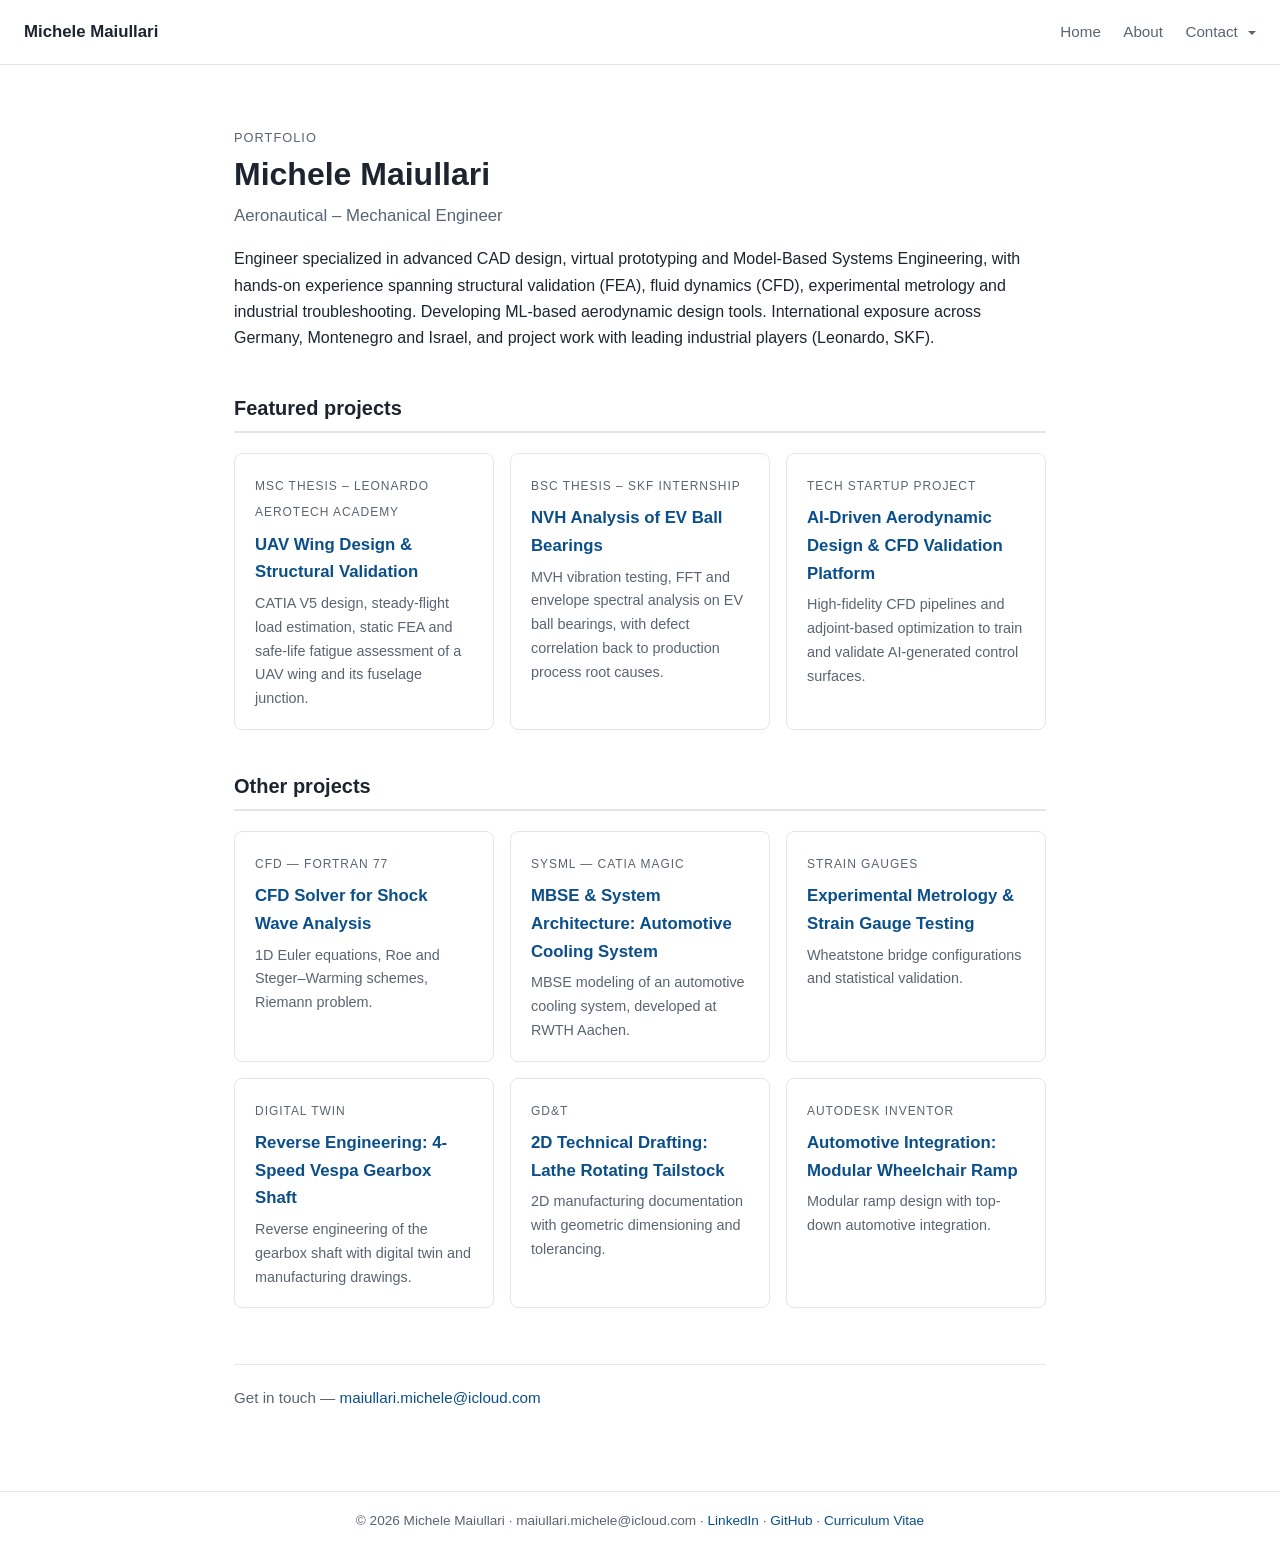
==== commit 73e75223: "Update index.html" ====
--- a/index.html
+++ b/index.html
@@ -85,12 +85,20 @@
 <body>
 
   <header class="site-header">
-    <a class="site-title" href="index.html">Michele Maiullari</a>
-        <nav>
-      <a href="index.html">Home</a>
-      <a href="about.html">About</a>
-      <a href="https://www.linkedin.com/in/michelemaiullari/" target="_blank" rel="noopener">LinkedIn</a>
-      <a href="https://github.com/michelemaiullari" target="_blank" rel="noopener">GitHub</a>
+    <a class="site-title" href="../index.html">Michele Maiullari</a>
+    <nav>
+      <a href="../index.html">Home</a>
+      <a href="../about.html">About</a>
+      <div class="nav-contact">
+        <button class="nav-contact-toggle" type="button" aria-expanded="false" aria-controls="contact-menu">
+          Contact
+        </button>
+        <div class="nav-contact-menu" id="contact-menu">
+          <a href="https://www.linkedin.com/in/michelemaiullari/" target="_blank" rel="noopener">LinkedIn</a>
+          <a href="https://github.com/michelemaiullari" target="_blank" rel="noopener">GitHub</a>
+          <a href="mailto:maiullari.michele@icloud.com">Contact me</a>
+        </div>
+      </div>
     </nav>
   </header>
 
